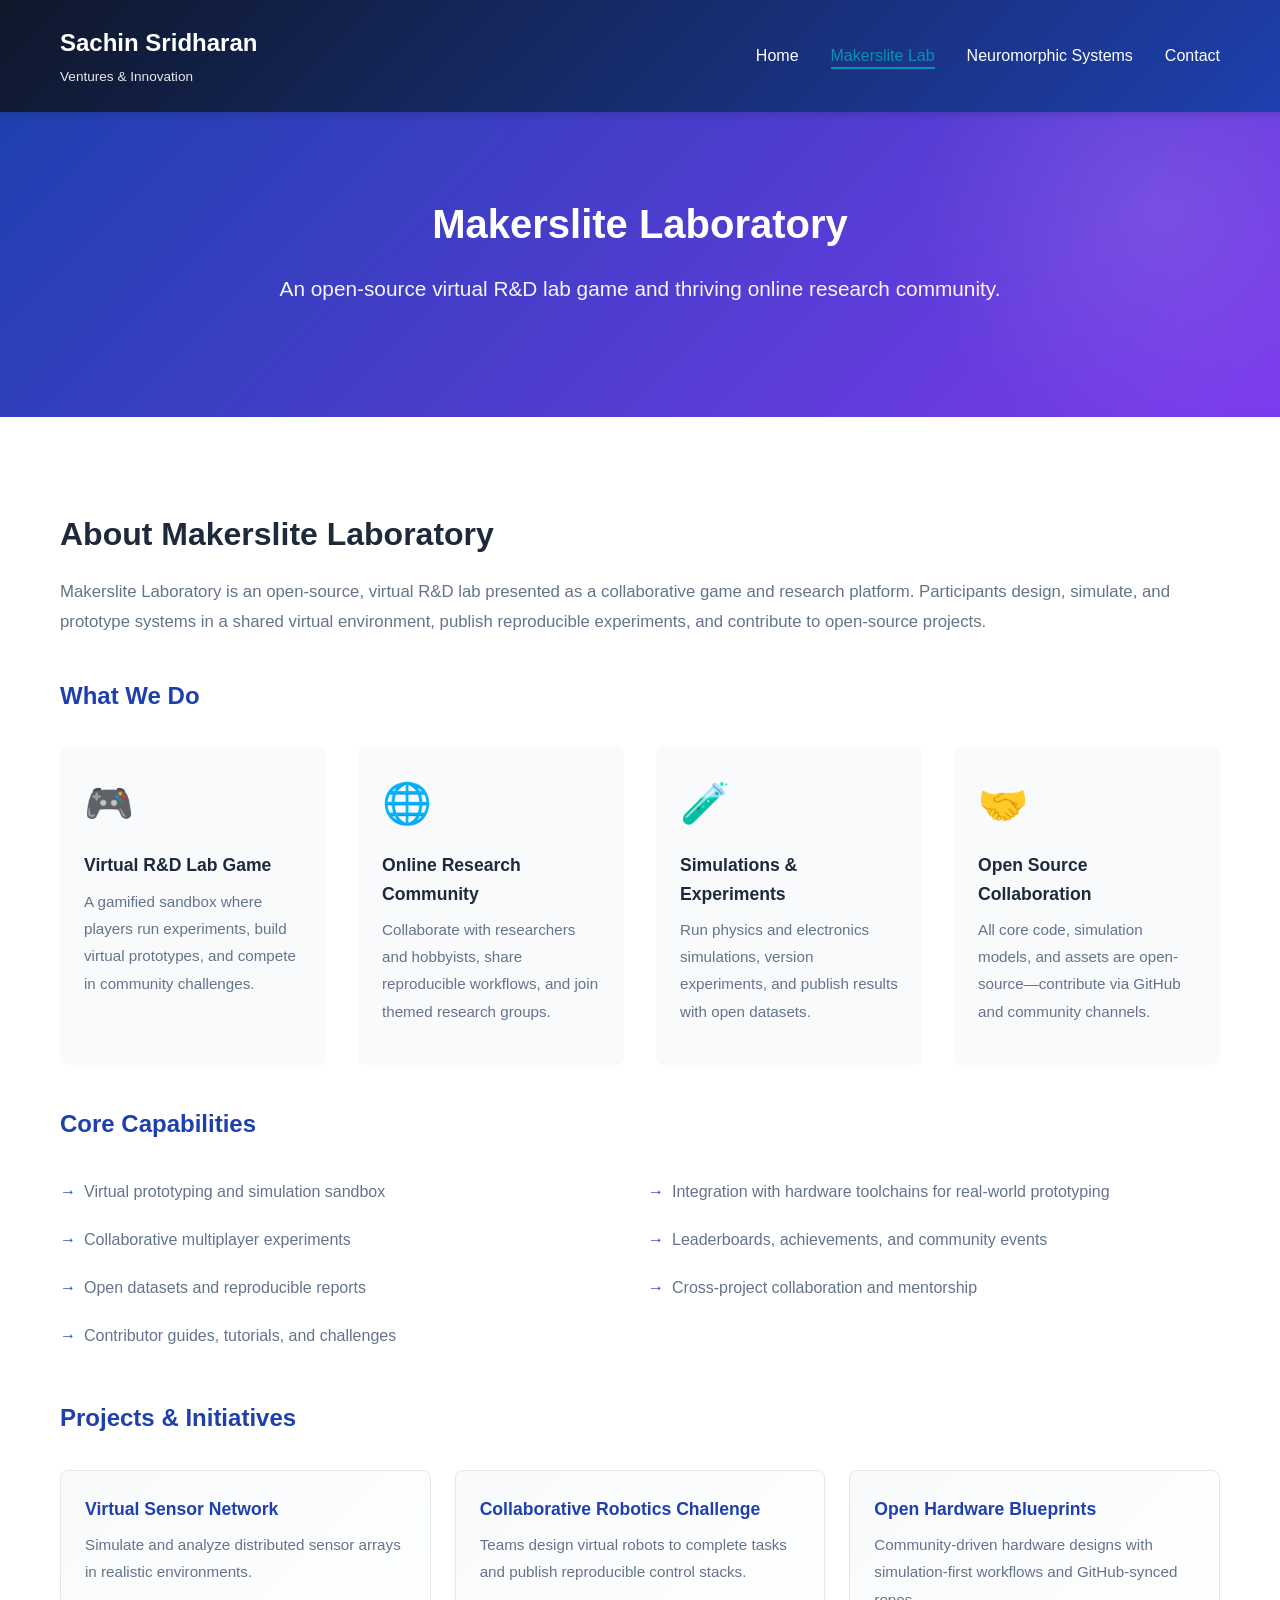
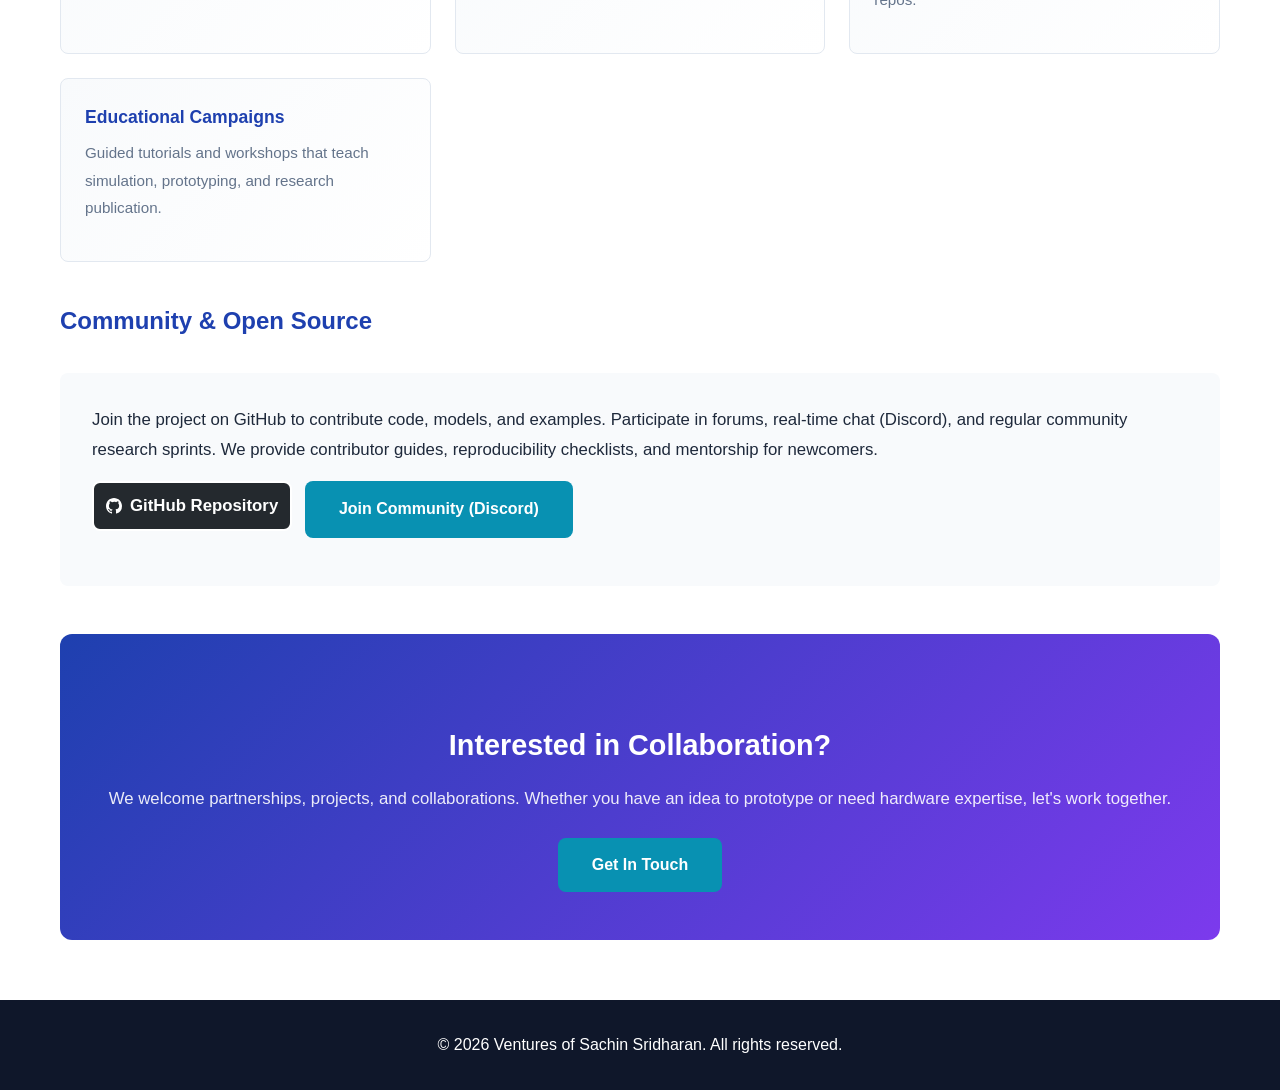
==== makerslite.html @ c116aa22 "Developer: Sachin Sridharan Email: sachin.srithar@gmail.com" ====
<!DOCTYPE html>
<html lang="en">
<head>
    <meta charset="UTF-8">
    <meta name="viewport" content="width=device-width, initial-scale=1.0">
    <title>Makerslite Laboratory | Hardware Innovation</title>
    <link rel="stylesheet" href="styles.css">
</head>
<body>
    <!-- Navigation -->
    <nav class="navbar">
        <div class="container">
            <div class="logo">
                <h1>Sachin Sridharan</h1>
                <p class="tagline">Ventures & Innovation</p>
            </div>
            <ul class="nav-links">
                <li><a href="index.html">Home</a></li>
                <li><a href="makerslite.html" class="active">Makerslite Lab</a></li>
                <li><a href="neuromorphic.html">Neuromorphic Systems</a></li>
                <li><a href="index.html#contact">Contact</a></li>
            </ul>
        </div>
    </nav>

    <!-- Hero Section -->
    <section class="hero venture-hero">
        <div class="hero-content">
            <h1>Makerslite Laboratory</h1>
            <p>An open-source virtual R&D lab game and thriving online research community.</p>
        </div>
    </section>

    <!-- Overview -->
    <section class="venture-detail">
        <div class="container">
            <div class="detail-content">
                <h2>About Makerslite Laboratory</h2>
                <p>Makerslite Laboratory is an open-source, virtual R&amp;D lab presented as a collaborative game and research platform. Participants design, simulate, and prototype systems in a shared virtual environment, publish reproducible experiments, and contribute to open-source projects.</p>

                <h3>What We Do</h3>
                <div class="features-list">
                    <div class="feature-item">
                        <div class="feature-icon">🎮</div>
                        <h4>Virtual R&amp;D Lab Game</h4>
                        <p>A gamified sandbox where players run experiments, build virtual prototypes, and compete in community challenges.</p>
                    </div>
                    <div class="feature-item">
                        <div class="feature-icon">🌐</div>
                        <h4>Online Research Community</h4>
                        <p>Collaborate with researchers and hobbyists, share reproducible workflows, and join themed research groups.</p>
                    </div>
                    <div class="feature-item">
                        <div class="feature-icon">🧪</div>
                        <h4>Simulations & Experiments</h4>
                        <p>Run physics and electronics simulations, version experiments, and publish results with open datasets.</p>
                    </div>
                    <div class="feature-item">
                        <div class="feature-icon">🤝</div>
                        <h4>Open Source Collaboration</h4>
                        <p>All core code, simulation models, and assets are open-source—contribute via GitHub and community channels.</p>
                    </div>
                </div>

                <h3>Core Capabilities</h3>
                <ul class="capabilities-list">
                    <li>Virtual prototyping and simulation sandbox</li>
                    <li>Collaborative multiplayer experiments</li>
                    <li>Open datasets and reproducible reports</li>
                    <li>Contributor guides, tutorials, and challenges</li>
                    <li>Integration with hardware toolchains for real-world prototyping</li>
                    <li>Leaderboards, achievements, and community events</li>
                    <li>Cross-project collaboration and mentorship</li>
                </ul>

                <h3>Projects & Initiatives</h3>
                <div class="projects-grid">
                    <div class="project-card">
                        <h4>Virtual Sensor Network</h4>
                        <p>Simulate and analyze distributed sensor arrays in realistic environments.</p>
                    </div>
                    <div class="project-card">
                        <h4>Collaborative Robotics Challenge</h4>
                        <p>Teams design virtual robots to complete tasks and publish reproducible control stacks.</p>
                    </div>
                    <div class="project-card">
                        <h4>Open Hardware Blueprints</h4>
                        <p>Community-driven hardware designs with simulation-first workflows and GitHub-synced repos.</p>
                    </div>
                    <div class="project-card">
                        <h4>Educational Campaigns</h4>
                        <p>Guided tutorials and workshops that teach simulation, prototyping, and research publication.</p>
                    </div>
                </div>

                <h3>Community & Open Source</h3>
                <div class="benefits">
                    <p>Join the project on GitHub to contribute code, models, and examples. Participate in forums, real-time chat (Discord), and regular community research sprints. We provide contributor guides, reproducibility checklists, and mentorship for newcomers.</p>
                    <p style="margin-top:10px"><a href="https://github.com/sachstuff/Makerslite-Laboratory" target="_blank" class="github-btn btn-secondary">
                        <svg class="github-icon" viewBox="0 0 16 16" width="16" height="16" aria-hidden="true" focusable="false">
                            <path fill="currentColor" d="M8 0C3.58 0 0 3.58 0 8c0 3.54 2.29 6.53 5.47 7.59.4.07.55-.17.55-.38 0-.19-.01-.82-.01-1.49-2.01.37-2.53-.49-2.69-.94-.09-.23-.48-.94-.82-1.13-.28-.15-.68-.52-.01-.53.63-.01 1.08.58 1.23.82.72 1.21 1.87.87 2.33.66.07-.52.28-.87.51-1.07-1.78-.2-3.64-.89-3.64-3.95 0-.87.31-1.59.82-2.15-.08-.2-.36-1.02.08-2.12 0 0 .67-.21 2.2.82a7.65 7.65 0 012.01-.27c.68 0 1.36.09 2.01.27 1.53-1.04 2.2-.82 2.2-.82.44 1.1.16 1.92.08 2.12.51.56.82 1.27.82 2.15 0 3.07-1.87 3.75-3.65 3.95.28.24.54.73.54 1.48 0 1.07-.01 1.93-.01 2.19 0 .21.15.46.55.38A8.013 8.013 0 0016 8c0-4.42-3.58-8-8-8z"></path>
                        </svg>
                        GitHub Repository</a> <a href="#" class="btn btn-primary" style="margin-left:8px">Join Community (Discord)</a></p>
                </div>

                <div class="cta-section">
                    <h3>Interested in Collaboration?</h3>
                    <p>We welcome partnerships, projects, and collaborations. Whether you have an idea to prototype or need hardware expertise, let's work together.</p>
                    <a href="index.html#contact" class="btn btn-primary">Get In Touch</a>
                </div>
            </div>
        </div>
    </section>

    <!-- Footer -->
    <footer>
        <div class="container">
            <p>&copy; 2026 Ventures of Sachin Sridharan. All rights reserved.</p>
        </div>
    </footer>

    <script src="script.js"></script>
</body>
</html>
---- styles.css ----
/* ===== Global Styles ===== */
:root {
    --primary-color: #1e40af;
    --secondary-color: #7c3aed;
    --accent-color: #0891b2;
    --dark-bg: #0f172a;
    --light-bg: #f8fafc;
    --text-dark: #1e293b;
    --text-light: #64748b;
    --border-color: #e2e8f0;
    --transition: all 0.3s ease;
}

* {
    margin: 0;
    padding: 0;
    box-sizing: border-box;
}

html {
    scroll-behavior: smooth;
}

body {
    font-family: -apple-system, BlinkMacSystemFont, 'Segoe UI', Roboto, Oxygen, Ubuntu, Cantarell, sans-serif;
    line-height: 1.6;
    color: var(--text-dark);
    background-color: #ffffff;
}

.container {
    max-width: 1200px;
    margin: 0 auto;
    padding: 0 20px;
}

/* ===== Navigation ===== */
.navbar {
    background: linear-gradient(135deg, var(--dark-bg) 0%, var(--primary-color) 100%);
    color: white;
    padding: 1.5rem 0;
    position: sticky;
    top: 0;
    z-index: 1000;
    box-shadow: 0 4px 6px rgba(0, 0, 0, 0.1);
}

.navbar .container {
    display: flex;
    justify-content: space-between;
    align-items: center;
}

.logo h1 {
    font-size: 1.5rem;
    font-weight: 700;
    margin-bottom: 0.25rem;
}

.logo .tagline {
    font-size: 0.85rem;
    opacity: 0.9;
    font-weight: 400;
}

.nav-links {
    list-style: none;
    display: flex;
    gap: 2rem;
}

.nav-links a {
    color: white;
    text-decoration: none;
    font-weight: 500;
    transition: var(--transition);
    position: relative;
}

.nav-links a:hover,
.nav-links a.active {
    color: var(--accent-color);
}

.nav-links a.active::after {
    content: '';
    position: absolute;
    bottom: -5px;
    left: 0;
    width: 100%;
    height: 2px;
    background: var(--accent-color);
}

/* ===== Hero Section ===== */
.hero {
    background: linear-gradient(135deg, var(--primary-color) 0%, var(--secondary-color) 100%);
    color: white;
    padding: 120px 20px;
    text-align: center;
    position: relative;
    overflow: hidden;
}

.hero::before {
    content: '';
    position: absolute;
    top: -50%;
    right: -10%;
    width: 500px;
    height: 500px;
    background: radial-gradient(circle, rgba(255,255,255,0.1) 0%, transparent 70%);
    border-radius: 50%;
}

.hero-content {
    position: relative;
    z-index: 2;
}

.hero h1 {
    font-size: 3.5rem;
    font-weight: 800;
    margin-bottom: 1rem;
    animation: fadeInDown 0.8s ease;
}

.hero p {
    font-size: 1.3rem;
    margin-bottom: 2rem;
    opacity: 0.95;
    animation: fadeInUp 0.8s ease;
}

.venture-hero {
    padding: 80px 20px;
}

.venture-hero h1 {
    font-size: 2.5rem;
}

/* ===== CTA Buttons ===== */
.cta-buttons {
    display: flex;
    gap: 1rem;
    justify-content: center;
    flex-wrap: wrap;
}

.btn {
    display: inline-block;
    padding: 12px 32px;
    border-radius: 8px;
    text-decoration: none;
    font-weight: 600;
    transition: var(--transition);
    border: 2px solid transparent;
    cursor: pointer;
    font-size: 1rem;
}

.btn-primary {
    background: var(--accent-color);
    color: white;
}

.btn-primary:hover {
    background: #0891b2;
    transform: translateY(-2px);
    box-shadow: 0 8px 16px rgba(0, 0, 0, 0.2);
}

.btn-secondary {
    background: transparent;
    color: white;
    border: 2px solid white;
}

.btn-secondary:hover {
    background: white;
    color: var(--primary-color);
    transform: translateY(-2px);
}

/* ===== GitHub Button & Link Styles ===== */
.github-btn {
    display: inline-flex;
    align-items: center;
    gap: 8px;
    background: #24292e;
    color: white !important;
    padding: 8px 12px;
    border-radius: 8px;
    text-decoration: none;
    font-weight: 700;
    transition: background 0.2s ease, transform 0.15s ease;
}

.github-btn:hover {
    background: #2f3640;
    transform: translateY(-2px);
}

.github-icon { 
    fill: white;
}

.github-link {
    color: #24292e;
    font-weight: 700;
    text-decoration: none;
}

.github-link:hover {
    text-decoration: underline;
}

/* ===== Ventures Section ===== */
.ventures-section {
    padding: 80px 20px;
    background: var(--light-bg);
}

.ventures-section h2 {
    font-size: 2.5rem;
    margin-bottom: 3rem;
    text-align: center;
    color: var(--text-dark);
}

.ventures-grid {
    display: grid;
    grid-template-columns: repeat(auto-fit, minmax(400px, 1fr));
    gap: 2rem;
}

.venture-card {
    background: white;
    border-radius: 12px;
    padding: 2rem;
    box-shadow: 0 4px 12px rgba(0, 0, 0, 0.08);
    transition: var(--transition);
    border-top: 4px solid var(--primary-color);
}

.venture-card:hover {
    transform: translateY(-8px);
    box-shadow: 0 12px 24px rgba(0, 0, 0, 0.15);
}

.venture-icon {
    font-size: 3rem;
    margin-bottom: 1rem;
}

.venture-card h3 {
    font-size: 1.5rem;
    margin-bottom: 1rem;
    color: var(--text-dark);
}

.venture-card p {
    color: var(--text-light);
    margin-bottom: 1.5rem;
}

.features {
    list-style: none;
    margin-bottom: 1.5rem;
}

.features li {
    padding: 0.5rem 0;
    color: var(--text-light);
}

.learn-more {
    color: var(--primary-color);
    text-decoration: none;
    font-weight: 600;
    transition: var(--transition);
}

.learn-more:hover {
    color: var(--secondary-color);
}

/* ===== Vision Section ===== */
.vision-section {
    padding: 80px 20px;
    background: white;
    text-align: center;
}

.vision-section h2 {
    font-size: 2.5rem;
    margin-bottom: 2rem;
}

.vision-content {
    max-width: 700px;
    margin: 0 auto;
    font-size: 1.1rem;
    line-height: 1.8;
    color: var(--text-light);
}

/* ===== About Section ===== */
.about-section {
    padding: 80px 20px;
    background: var(--light-bg);
    text-align: center;
}

.about-section h2 {
    font-size: 2.5rem;
    margin-bottom: 1.5rem;
    color: var(--text-dark);
}

.about-section .vision-content {
    max-width: 700px;
    margin: 0 auto;
    color: var(--text-light);
}

.about-section a {
    color: var(--primary-color);
    text-decoration: none;
    font-weight: 600;
}

.about-section a:hover {
    text-decoration: underline;
}

/* ===== Footer ===== */
footer {
    background: var(--dark-bg);
    color: white;
    text-align: center;
    padding: 2rem;
}

.footer-social {
    margin-top: 0.75rem;
}

.footer-social a {
    color: var(--accent-color);
    text-decoration: none;
    font-weight: 600;
}

.footer-social a:hover {
    text-decoration: underline;
}

/* ===== Venture Detail ===== */
.venture-detail {
    padding: 60px 20px;
}

.detail-content h2 {
    font-size: 2rem;
    margin-top: 2rem;
    margin-bottom: 1rem;
    color: var(--text-dark);
}

.detail-content h3 {
    font-size: 1.5rem;
    margin-top: 2.5rem;
    margin-bottom: 1.5rem;
    color: var(--primary-color);
}

.detail-content p {
    font-size: 1.05rem;
    line-height: 1.8;
    color: var(--text-light);
    margin-bottom: 1rem;
}

.features-list {
    display: grid;
    grid-template-columns: repeat(auto-fit, minmax(250px, 1fr));
    gap: 2rem;
    margin: 2rem 0;
}

.feature-item {
    background: var(--light-bg);
    padding: 1.5rem;
    border-radius: 8px;
    transition: var(--transition);
}

.feature-item:hover {
    background: linear-gradient(135deg, rgba(30, 64, 175, 0.05) 0%, rgba(124, 58, 237, 0.05) 100%);
}

.feature-icon {
    font-size: 2.5rem;
    margin-bottom: 1rem;
}

.feature-item h4 {
    font-size: 1.1rem;
    margin-bottom: 0.5rem;
    color: var(--text-dark);
}

.feature-item p {
    font-size: 0.95rem;
    color: var(--text-light);
}

.capabilities-list {
    list-style: none;
    columns: 2;
    gap: 1rem;
}

.capabilities-list li {
    padding: 0.7rem 0;
    padding-left: 1.5rem;
    position: relative;
    color: var(--text-light);
}

.capabilities-list li::before {
    content: '→';
    position: absolute;
    left: 0;
    color: var(--primary-color);
    font-weight: bold;
}

.projects-grid {
    display: grid;
    grid-template-columns: repeat(auto-fit, minmax(280px, 1fr));
    gap: 1.5rem;
    margin: 2rem 0;
}

.project-card {
    background: linear-gradient(135deg, var(--light-bg) 0%, white 100%);
    border: 1px solid var(--border-color);
    padding: 1.5rem;
    border-radius: 8px;
    transition: var(--transition);
}

.project-card:hover {
    border-color: var(--primary-color);
    box-shadow: 0 4px 12px rgba(30, 64, 175, 0.1);
}

.project-card h4 {
    font-size: 1.1rem;
    margin-bottom: 0.5rem;
    color: var(--primary-color);
}

.project-card p {
    font-size: 0.95rem;
    color: var(--text-light);
}

.benefits {
    background: var(--light-bg);
    padding: 2rem;
    border-radius: 8px;
    margin: 2rem 0;
}

.benefits p {
    margin-bottom: 1rem;
    color: var(--text-dark);
}

.benefits strong {
    color: var(--primary-color);
}

.cta-section {
    background: linear-gradient(135deg, var(--primary-color) 0%, var(--secondary-color) 100%);
    color: white;
    padding: 3rem;
    border-radius: 12px;
    text-align: center;
    margin-top: 3rem;
}

.cta-section h3 {
    color: white;
    font-size: 1.8rem;
    margin-bottom: 1rem;
}

.cta-section p {
    color: rgba(255, 255, 255, 0.9);
    margin-bottom: 1.5rem;
}

/* ===== Contact Section ===== */
.contact-section {
    padding: 80px 20px;
    background: var(--light-bg);
}

.contact-section h2 {
    font-size: 2.5rem;
    text-align: center;
    margin-bottom: 2rem;
}

.contact-content {
    max-width: 600px;
    margin: 0 auto;
    text-align: center;
}

.contact-content > p {
    font-size: 1.1rem;
    margin-bottom: 2rem;
    color: var(--text-light);
}

.contact-methods {
    display: grid;
    grid-template-columns: repeat(auto-fit, minmax(200px, 1fr));
    gap: 2rem;
    margin-top: 2rem;
}

.contact-item {
    background: white;
    padding: 1.5rem;
    border-radius: 8px;
    box-shadow: 0 2px 8px rgba(0, 0, 0, 0.05);
}

.contact-item h4 {
    margin-bottom: 0.5rem;
    color: var(--primary-color);
}

.contact-item a {
    color: var(--secondary-color);
    text-decoration: none;
    font-weight: 500;
}

.contact-item a:hover {
    text-decoration: underline;
}

/* ===== Footer ===== */
footer {
    background: var(--dark-bg);
    color: white;
    text-align: center;
    padding: 2rem;
}

/* ===== Animations ===== */
@keyframes fadeInDown {
    from {
        opacity: 0;
        transform: translateY(-30px);
    }
    to {
        opacity: 1;
        transform: translateY(0);
    }
}

@keyframes fadeInUp {
    from {
        opacity: 0;
        transform: translateY(30px);
    }
    to {
        opacity: 1;
        transform: translateY(0);
    }
}

/* ===== Responsive Design ===== */
@media (max-width: 768px) {
    .nav-links {
        gap: 1rem;
        font-size: 0.9rem;
    }

    .hero h1 {
        font-size: 2rem;
    }

    .hero p {
        font-size: 1rem;
    }

    .cta-buttons {
        flex-direction: column;
    }

    .btn {
        width: 100%;
    }

    .ventures-section h2 {
        font-size: 2rem;
    }

    .ventures-grid {
        grid-template-columns: 1fr;
    }

    .venture-card {
        padding: 1.5rem;
    }

    .logo h1 {
        font-size: 1.2rem;
    }

    .detail-content h2 {
        font-size: 1.5rem;
    }

    .detail-content h3 {
        font-size: 1.25rem;
    }

    .capabilities-list {
        columns: 1;
    }

    .cta-section {
        padding: 1.5rem;
    }

    .vision-section h2,
    .contact-section h2 {
        font-size: 2rem;
    }
}

@media (max-width: 480px) {
    .container {
        padding: 0 15px;
    }

    .navbar .container {
        flex-direction: column;
        gap: 1rem;
    }

    .nav-links {
        width: 100%;
        flex-direction: column;
        gap: 0.5rem;
    }

    .nav-links a {
        display: block;
        padding: 0.5rem 0;
    }

    .hero {
        padding: 60px 15px;
    }

    .hero h1 {
        font-size: 1.5rem;
    }

    .hero p {
        font-size: 0.9rem;
    }

    .ventures-section,
    .vision-section,
    .contact-section {
        padding: 40px 15px;
    }

    .ventures-section h2 {
        font-size: 1.5rem;
        margin-bottom: 2rem;
    }

    .features-list {
        grid-template-columns: 1fr;
    }

    .projects-grid {
        grid-template-columns: 1fr;
    }

    .contact-methods {
        grid-template-columns: 1fr;
    }
}
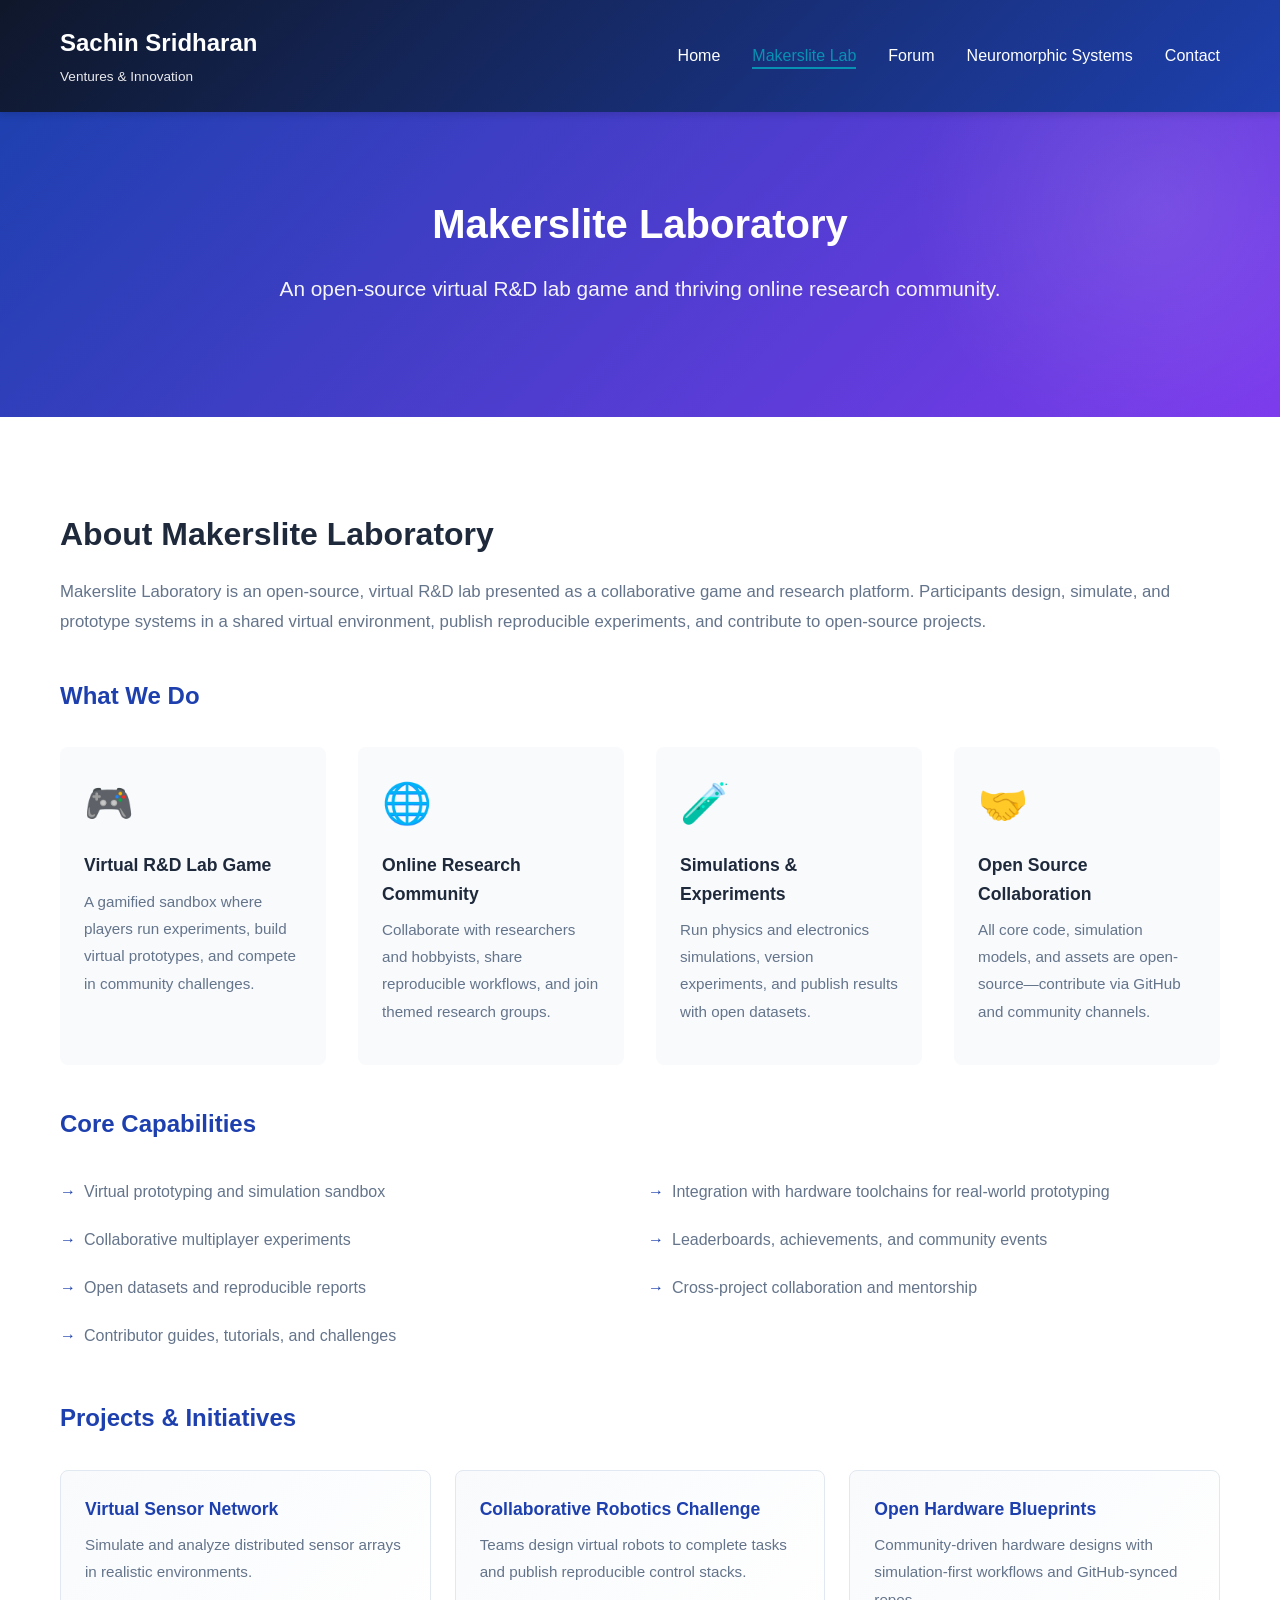
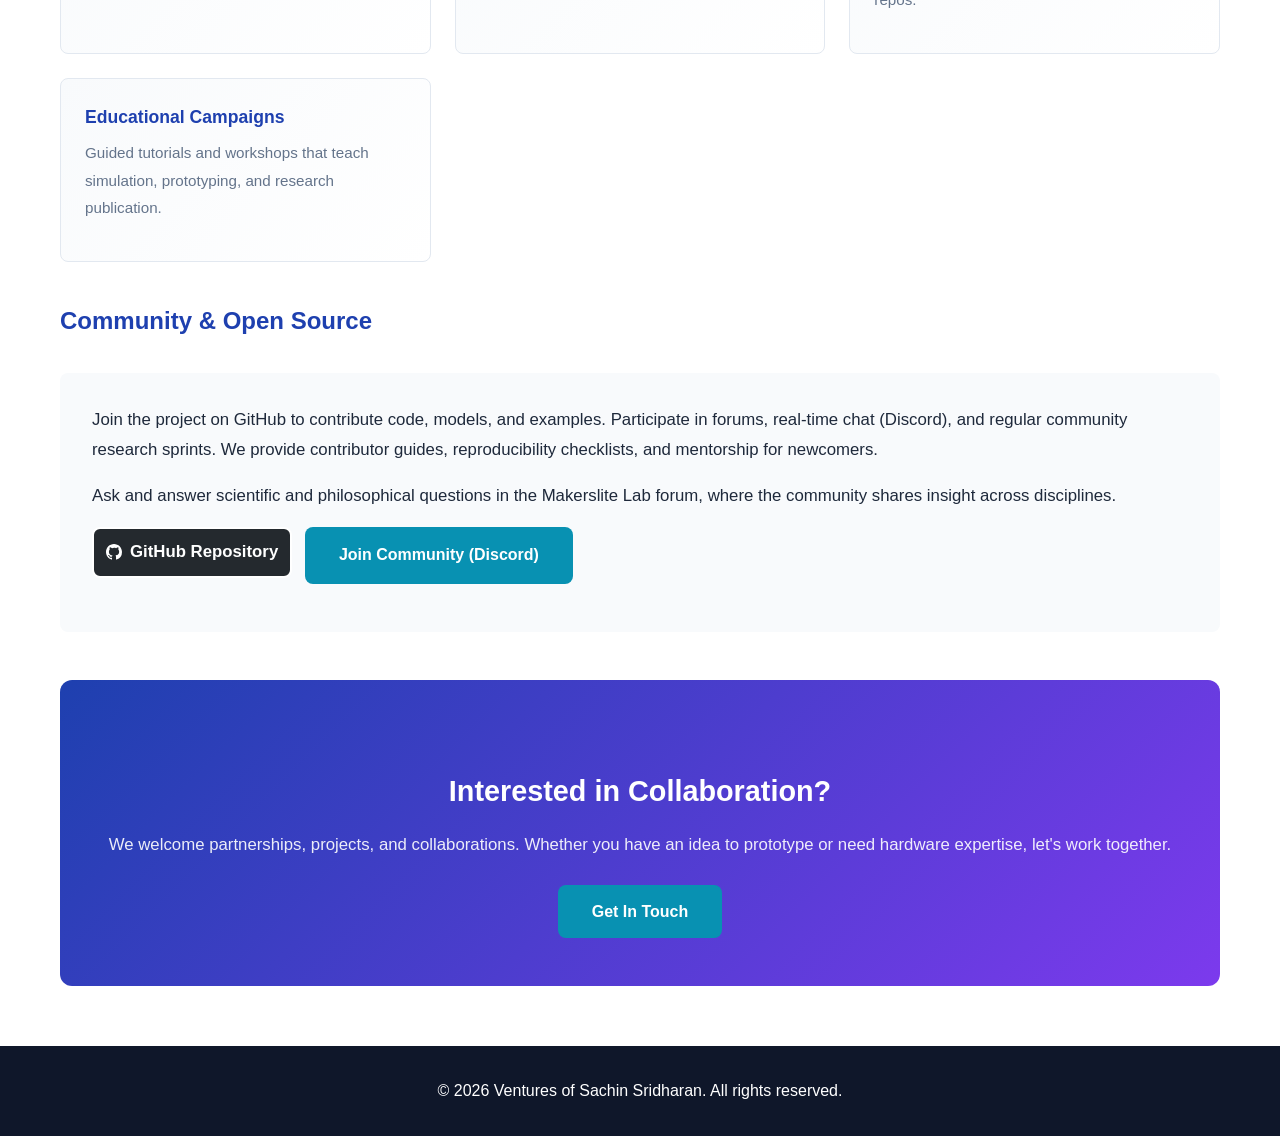
==== commit b19ac060: "forum update" ====
--- a/makerslite.html
+++ b/makerslite.html
@@ -17,6 +17,7 @@
             <ul class="nav-links">
                 <li><a href="index.html">Home</a></li>
                 <li><a href="makerslite.html" class="active">Makerslite Lab</a></li>
+                <li><a href="forum.html">Forum</a></li>
                 <li><a href="neuromorphic.html">Neuromorphic Systems</a></li>
                 <li><a href="index.html#contact">Contact</a></li>
             </ul>
@@ -96,6 +97,7 @@
                 <h3>Community & Open Source</h3>
                 <div class="benefits">
                     <p>Join the project on GitHub to contribute code, models, and examples. Participate in forums, real-time chat (Discord), and regular community research sprints. We provide contributor guides, reproducibility checklists, and mentorship for newcomers.</p>
+                    <p>Ask and answer scientific and philosophical questions in the Makerslite Lab forum, where the community shares insight across disciplines.</p>
                     <p style="margin-top:10px"><a href="https://github.com/sachstuff/Makerslite-Laboratory" target="_blank" class="github-btn btn-secondary">
                         <svg class="github-icon" viewBox="0 0 16 16" width="16" height="16" aria-hidden="true" focusable="false">
                             <path fill="currentColor" d="M8 0C3.58 0 0 3.58 0 8c0 3.54 2.29 6.53 5.47 7.59.4.07.55-.17.55-.38 0-.19-.01-.82-.01-1.49-2.01.37-2.53-.49-2.69-.94-.09-.23-.48-.94-.82-1.13-.28-.15-.68-.52-.01-.53.63-.01 1.08.58 1.23.82.72 1.21 1.87.87 2.33.66.07-.52.28-.87.51-1.07-1.78-.2-3.64-.89-3.64-3.95 0-.87.31-1.59.82-2.15-.08-.2-.36-1.02.08-2.12 0 0 .67-.21 2.2.82a7.65 7.65 0 012.01-.27c.68 0 1.36.09 2.01.27 1.53-1.04 2.2-.82 2.2-.82.44 1.1.16 1.92.08 2.12.51.56.82 1.27.82 2.15 0 3.07-1.87 3.75-3.65 3.95.28.24.54.73.54 1.48 0 1.07-.01 1.93-.01 2.19 0 .21.15.46.55.38A8.013 8.013 0 0016 8c0-4.42-3.58-8-8-8z"></path>
--- a/styles.css
+++ b/styles.css
@@ -517,6 +517,124 @@
     margin-bottom: 2rem;
 }
 
+/* ===== Forum Section ===== */
+.forum-section {
+    padding: 80px 20px;
+    background: white;
+}
+
+.forum-content {
+    display: grid;
+    grid-template-columns: 1fr;
+    gap: 2rem;
+}
+
+.forum-panel {
+    background: var(--light-bg);
+    border-radius: 12px;
+    padding: 2rem;
+    box-shadow: 0 6px 18px rgba(15, 23, 42, 0.08);
+}
+
+.forum-panel h2 {
+    font-size: 1.8rem;
+    margin-bottom: 1rem;
+    color: var(--text-dark);
+}
+
+.forum-form label {
+    display: block;
+    margin-bottom: 0.5rem;
+    font-weight: 600;
+    color: var(--text-dark);
+}
+
+.forum-form input,
+.forum-form textarea {
+    width: 100%;
+    padding: 1rem;
+    margin-bottom: 1rem;
+    border: 1px solid var(--border-color);
+    border-radius: 10px;
+    outline: none;
+    font-family: inherit;
+    font-size: 1rem;
+}
+
+.forum-list {
+    display: grid;
+    gap: 1.5rem;
+}
+
+.forum-card {
+    background: white;
+    border-radius: 12px;
+    padding: 1.5rem;
+    border: 1px solid var(--border-color);
+}
+
+.forum-card h3 {
+    margin-bottom: 0.5rem;
+    font-size: 1.25rem;
+    color: var(--primary-color);
+}
+
+.forum-meta {
+    margin-bottom: 1rem;
+    color: var(--text-light);
+    font-size: 0.95rem;
+}
+
+.forum-text {
+    margin-bottom: 1rem;
+    color: var(--text-dark);
+    line-height: 1.8;
+}
+
+.answer-list {
+    margin-top: 1rem;
+    padding-left: 1rem;
+    border-left: 3px solid var(--secondary-color);
+}
+
+.answer-item {
+    margin-bottom: 1rem;
+}
+
+.answer-item p {
+    margin: 0.4rem 0 0;
+    color: var(--text-light);
+}
+
+.answer-form {
+    display: grid;
+    gap: 1rem;
+    margin-top: 1rem;
+}
+
+.answer-form textarea {
+    min-height: 100px;
+}
+
+.answer-toggle {
+    background: transparent;
+    border: none;
+    color: var(--secondary-color);
+    cursor: pointer;
+    font-weight: 700;
+    padding: 0;
+}
+
+.empty-state {
+    color: var(--text-light);
+}
+
+@media (min-width: 900px) {
+    .forum-content {
+        grid-template-columns: 1fr 1.2fr;
+    }
+}
+
 .contact-content {
     max-width: 600px;
     margin: 0 auto;
